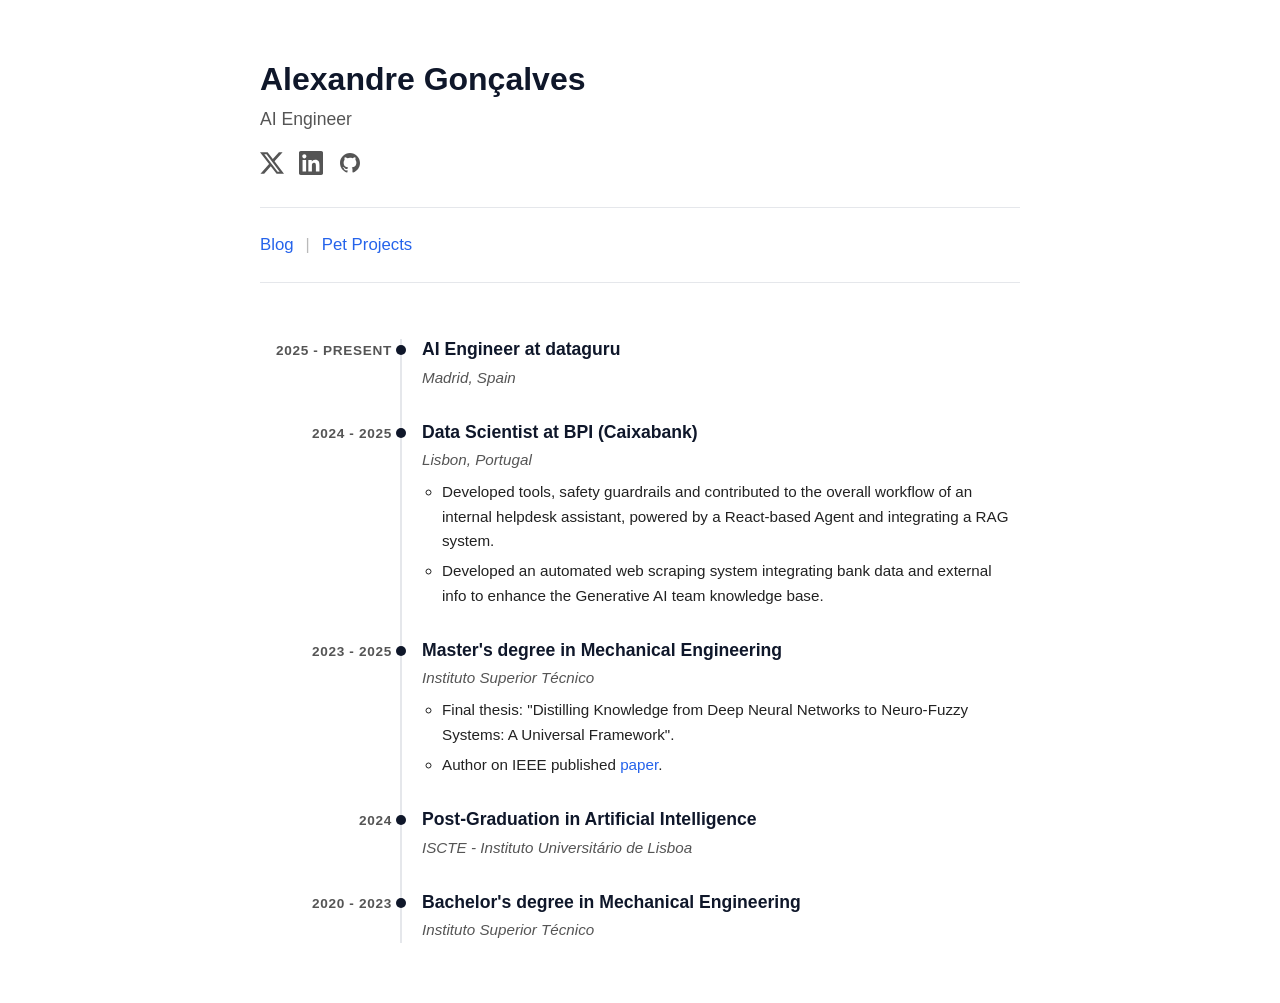
==== index.html @ 0f7116bd "Initial homepage commit" ====
<!DOCTYPE html>
<html lang="en">

<head>
    <meta charset="UTF-8">
    <meta name="viewport" content="width=device-width, initial-scale=1.0">
    <meta name="description" content="Alexandre Nogueira Gonçalves - Minimalist Personal Website">
    <title>Alexandre Gonçalves</title>
    <link rel="stylesheet" href="style.css">
    <!-- Optional: A tiny inline favicon approach to avoid 404s until one is added -->
    <link rel="icon" href="data:;base64,iVBORw0KGgo=">
</head>

<body>
    <div class="container">
        <header>
            <div class="header-content">
                <h1>Alexandre Gonçalves</h1>
                <p class="bio">AI Engineer</p>
                <nav class="links">
                    <a href="https://x.com/agoncalves259" target="_blank" rel="noopener noreferrer"
                        aria-label="X (Twitter)">
                        <svg width="24" height="24" viewBox="0 0 24 24" fill="currentColor">
                            <path
                                d="M18.901 1.153h3.68l-8.04 9.19L24 22.846h-7.406l-5.8-7.584-6.638 7.584H.474l8.6-9.83L0 1.154h7.594l5.243 6.932ZM17.61 20.644h2.039L6.486 3.24H4.298Z" />
                        </svg>
                    </a>
                    <a href="https://www.linkedin.com/in/alexandrenogueiragoncalves/" target="_blank"
                        rel="noopener noreferrer" aria-label="LinkedIn">
                        <svg width="24" height="24" viewBox="0 0 24 24" fill="currentColor">
                            <path
                                d="M20.447 20.452h-3.554v-5.569c0-1.328-.027-3.037-1.852-3.037-1.853 0-2.136 1.445-2.136 2.939v5.667H9.351V9h3.414v1.561h.046c.477-.9 1.637-1.85 3.37-1.85 3.601 0 4.267 2.37 4.267 5.455v6.286zM5.337 7.433c-1.144 0-2.063-.926-2.063-2.065 0-1.138.92-2.063 2.063-2.063 1.14 0 2.064.925 2.064 2.063 0 1.139-.925 2.065-2.064 2.065zm1.782 13.019H3.555V9h3.564v11.452zM22.225 0H1.771C.792 0 0 .774 0 1.729v20.542C0 23.227.792 24 1.771 24h20.451C23.2 24 24 23.227 24 22.271V1.729C24 .774 23.2 0 22.222 0h.003z" />
                        </svg>
                    </a>
                    <a href="https://github.com/AlexGoncalves21" target="_blank" rel="noopener noreferrer"
                        aria-label="GitHub">
                        <svg width="24" height="24" viewBox="0 0 24 24" fill="currentColor">
                            <path
                                d="M12 2C6.477 2 2 6.477 2 12c0 4.418 2.865 8.166 6.839 9.489.5.09.682-.217.682-.482 0-.237-.008-.866-.013-1.7-2.782.603-3.369-1.34-3.369-1.34-.454-1.156-1.11-1.464-1.11-1.464-.908-.62.069-.608.069-.608 1.003.07 1.531 1.03 1.531 1.03.892 1.529 2.341 1.087 2.91.831.092-.646.35-1.086.636-1.336-2.22-.253-4.555-1.11-4.555-4.943 0-1.091.39-1.984 1.03-2.682-.103-.254-.447-1.27.098-2.646 0 0 .84-.269 2.75 1.025A9.564 9.564 0 0112 6.844c.85.004 1.705.114 2.504.336 1.909-1.294 2.747-1.025 2.747-1.025.546 1.376.202 2.394.1 2.646.64.699 1.026 1.591 1.026 2.682 0 3.841-2.337 4.687-4.565 4.935.359.309.678.919.678 1.852 0 1.336-.012 2.415-.012 2.743 0 .267.18.578.688.48C19.138 20.161 22 16.416 22 12c0-5.523-4.477-10-10-10z" />
                        </svg>
                    </a>
                </nav>
            </div>
        </header>

        <main>
            <section class="navigation-section">
                <nav class="nav-links">
                    <a href="#">Blog</a>
                    <span class="separator">|</span>
                    <a href="#">Pet Projects</a>
                </nav>
            </section>

            <section class="timeline-section">
                <ul class="timeline">
                    <li class="timeline-item">
                        <div class="timeline-date">2025 - Present</div>
                        <div class="timeline-content">
                            <h3>AI Engineer at dataguru</h3>
                            <p class="location">Madrid, Spain</p>
                        </div>
                    </li>
                    <li class="timeline-item">
                        <div class="timeline-date">2024 - 2025</div>
                        <div class="timeline-content">
                            <h3>Data Scientist at BPI (Caixabank)</h3>
                            <p class="location">Lisbon, Portugal</p>
                            <ul>
                                <li>Developed tools, safety guardrails and contributed to the overall workflow of an
                                    internal helpdesk assistant, powered by a React-based Agent and integrating a RAG
                                    system.</li>
                                <li>Developed an automated web scraping system integrating bank data and external info
                                    to enhance the Generative AI team knowledge base.</li>
                            </ul>
                        </div>
                    </li>
                    <li class="timeline-item">
                        <div class="timeline-date">2023 - 2025</div>
                        <div class="timeline-content">
                            <h3>Master's degree in Mechanical Engineering</h3>
                            <p class="location">Instituto Superior Técnico</p>
                            <ul>
                                <li>Final thesis: "Distilling Knowledge from Deep Neural Networks to Neuro-Fuzzy
                                    Systems: A Universal Framework".</li>
                                <li>Author on IEEE published <a
                                        href="https://ieeexplore.ieee.org/abstract/document/11152050" target="_blank"
                                        rel="noopener noreferrer">paper</a>.</li>
                            </ul>
                        </div>
                    </li>
                    <li class="timeline-item">
                        <div class="timeline-date">2024</div>
                        <div class="timeline-content">
                            <h3>Post-Graduation in Artificial Intelligence</h3>
                            <p class="location">ISCTE - Instituto Universitário de Lisboa</p>
                        </div>
                    </li>
                    <li class="timeline-item">
                        <div class="timeline-date">2020 - 2023</div>
                        <div class="timeline-content">
                            <h3>Bachelor's degree in Mechanical Engineering</h3>
                            <p class="location">Instituto Superior Técnico</p>
                        </div>
                    </li>
                </ul>
            </section>
        </main>

    </div>
</body>

</html>
---- style.css ----
/* Base styles and minimal reset */
:root {
    --text-main: #222;
    --text-muted: #555;
    --bg-main: #ffffff;
    --accent: #0f172a;
    --link-color: #2563eb;
    --link-hover: #1d4ed8;
    --border-color: #e5e7eb;
}

* {
    box-sizing: border-box;
    margin: 0;
    padding: 0;
}

body {
    font-family: -apple-system, BlinkMacSystemFont, "Segoe UI", Roboto, Helvetica, Arial, sans-serif, "Apple Color Emoji", "Segoe UI Emoji", "Segoe UI Symbol";
    line-height: 1.6;
    color: var(--text-main);
    background-color: var(--bg-main);
    margin: 0;
    padding: 20px;
    font-size: 16px;
}

.container {
    max-width: 800px;
    margin: 40px auto;
    padding: 0 20px;
}

/* Typography */
h1,
h2,
h3 {
    color: var(--accent);
    font-weight: 600;
    line-height: 1.2;
}

h1 {
    font-size: 2rem;
    margin-bottom: 0.2em;
}

h2 {
    font-size: 1.25rem;
    margin-bottom: 1em;
    padding-bottom: 0.3em;
    border-bottom: 1px solid var(--border-color);
    margin-top: 2em;
}

h3 {
    font-size: 1.1rem;
    margin-bottom: 0.3em;
}

p {
    margin-bottom: 1em;
    color: var(--text-main);
}

.bio {
    color: var(--text-muted);
    font-size: 1.1rem;
    margin-bottom: 1em;
}

/* Links */
a {
    color: var(--link-color);
    text-decoration: none;
    transition: color 0.2s ease, text-decoration 0.2s ease;
}

a:hover {
    color: var(--link-hover);
    text-decoration: underline;
}

/* Header Links */
.links {
    display: flex;
    gap: 15px;
    margin-bottom: 2em;
    flex-wrap: wrap;
}

.links a {
    display: inline-flex;
    align-items: center;
    color: var(--text-muted);
}

.links a:hover {
    color: var(--accent);
}

/* Nav Section */
.navigation-section {
    border-top: 1px solid var(--border-color);
    border-bottom: 1px solid var(--border-color);
    padding: 1.5em 0;
    margin-bottom: 3.5em;
}

.nav-links {
    display: flex;
    align-items: center;
    gap: 12px;
}

.nav-links a {
    font-size: 1.05rem;
    font-weight: 500;
}

.separator {
    color: var(--text-muted);
    opacity: 0.4;
    user-select: none;
}

/* Timeline */
.timeline-intro {
    color: var(--text-muted);
    margin-bottom: 1.5em;
}

.timeline {
    list-style: none;
    border-left: 2px solid var(--border-color);
    padding-left: 20px;
    margin-left: 140px;
    /* Space for the date */
}

.timeline-item {
    margin-bottom: 2em;
    position: relative;
}

.timeline-item::before {
    content: '';
    position: absolute;
    left: -26px;
    /* -20px padding + half of 2px border (1px) + half of 10px width (5px) = 26px */
    top: 6px;
    width: 10px;
    height: 10px;
    border-radius: 50%;
    background-color: var(--accent);
    border: 2px solid var(--bg-container);
}

.timeline-item:last-child {
    margin-bottom: 0;
}

.timeline-date {
    position: absolute;
    left: -170px;
    width: 140px;
    text-align: right;
    top: 2px;
    font-size: 0.85rem;
    color: var(--text-muted);
    font-weight: 600;
    text-transform: uppercase;
    letter-spacing: 0.05em;
    line-height: 1.4;
}

.timeline-content p {
    margin-bottom: 0;
    font-size: 0.95rem;
}

.timeline-content ul {
    margin-top: 0.5em;
    padding-left: 20px;
    color: var(--text-main);
    font-size: 0.95rem;
}

.timeline-content li {
    margin-bottom: 0.4em;
}

.timeline-content li:last-child {
    margin-bottom: 0;
}

.location {
    font-size: 0.85rem;
    color: var(--text-muted);
    font-style: italic;
    margin-bottom: 0.5em !important;
}

/* Footer */
footer {
    margin-top: 3em;
    padding-top: 2em;
    border-top: 1px solid var(--border-color);
    text-align: center;
}

footer p {
    color: var(--text-muted);
    font-size: 0.85rem;
    margin-bottom: 0;
}

/* Responsive adjustments */
@media (max-width: 600px) {
    .container {
        padding: 0 15px;
        margin: 20px auto;
    }

    h1 {
        font-size: 1.75rem;
    }

    .timeline {
        margin-left: 10px;
    }

    .timeline-date {
        position: static;
        width: auto;
        text-align: left;
        margin-bottom: 0.5em;
    }
}
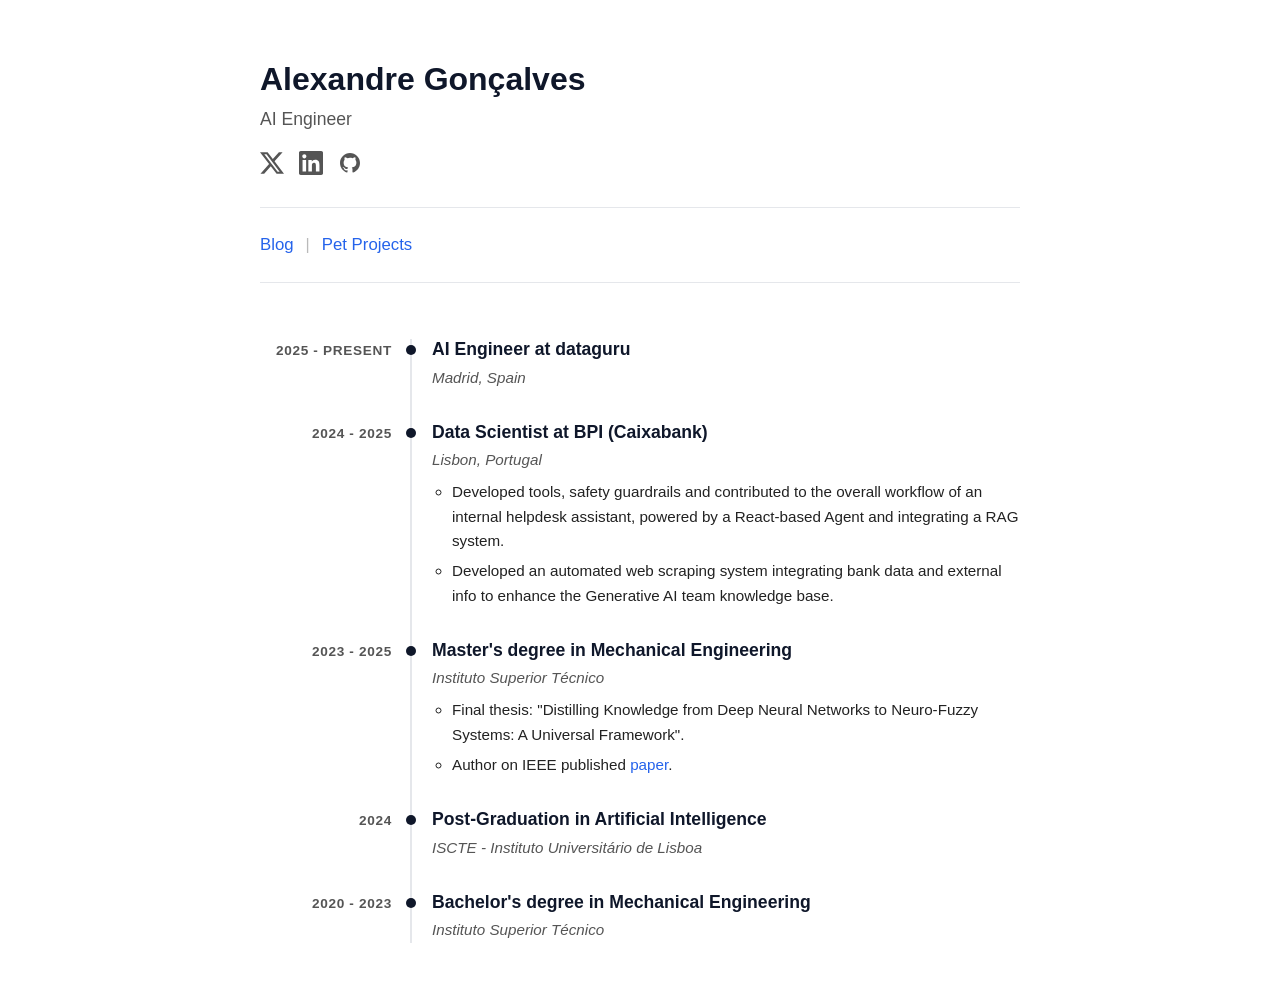
==== commit 1d3e39f5: "feat: added pet projects" ====
--- a/index.html
+++ b/index.html
@@ -4,7 +4,11 @@
 <head>
     <meta charset="UTF-8">
     <meta name="viewport" content="width=device-width, initial-scale=1.0">
-    <meta name="description" content="Alexandre Nogueira Gonçalves - Minimalist Personal Website">
+    <meta name="description" content="Personal website">
+    <meta property="og:title" content="Alexandre Gonçalves">
+    <meta property="og:description" content="Personal website">
+    <meta property="og:url" content="https://www.alex-goncalves.com/">
+    <meta property="og:type" content="website">
     <title>Alexandre Gonçalves</title>
     <link rel="stylesheet" href="style.css">
     <!-- Optional: A tiny inline favicon approach to avoid 404s until one is added -->
@@ -48,7 +52,7 @@
                 <nav class="nav-links">
                     <a href="#">Blog</a>
                     <span class="separator">|</span>
-                    <a href="#">Pet Projects</a>
+                    <a href="projects/index.html">Pet Projects</a>
                 </nav>
             </section>
 
--- a/style.css
+++ b/style.css
@@ -134,7 +134,7 @@
     list-style: none;
     border-left: 2px solid var(--border-color);
     padding-left: 20px;
-    margin-left: 140px;
+    margin-left: 150px;
     /* Space for the date */
 }
 
@@ -162,7 +162,7 @@
 
 .timeline-date {
     position: absolute;
-    left: -170px;
+    left: -180px;
     width: 140px;
     text-align: right;
     top: 2px;
@@ -236,4 +236,67 @@
         text-align: left;
         margin-bottom: 0.5em;
     }
+
+    /* Mobile tweaks for the projects section */
+    .project-item {
+        gap: 1em;
+    }
+
+    .project-image {
+        width: 60px;
+        height: 60px;
+    }
+}
+
+/* Back Link & Divider */
+.back-link {
+    margin-bottom: 1em;
+}
+
+.back-link a {
+    font-size: 1.05rem;
+    font-weight: 500;
+    color: var(--text-main);
+}
+
+.projects-header {
+    font-size: 2rem;
+    margin-top: 0;
+}
+
+/* Projects Section */
+.project-list {
+    display: flex;
+    flex-direction: column;
+    gap: 2em;
+}
+
+.project-item {
+    display: flex;
+    flex-direction: row;
+    gap: 1.5em;
+    align-items: flex-start;
+}
+
+.project-image {
+    width: 80px;
+    height: 80px;
+    object-fit: contain;
+    flex-shrink: 0;
+    border-radius: 8px; /* Optional: adds slight rounding to the image corners */
+}
+
+.project-content {
+    display: flex;
+    flex-direction: column;
+    gap: 0.3em;
+}
+
+.project-title {
+    font-size: 1.2rem;
+    font-weight: 600;
+}
+
+.project-description {
+    margin-bottom: 0;
 }
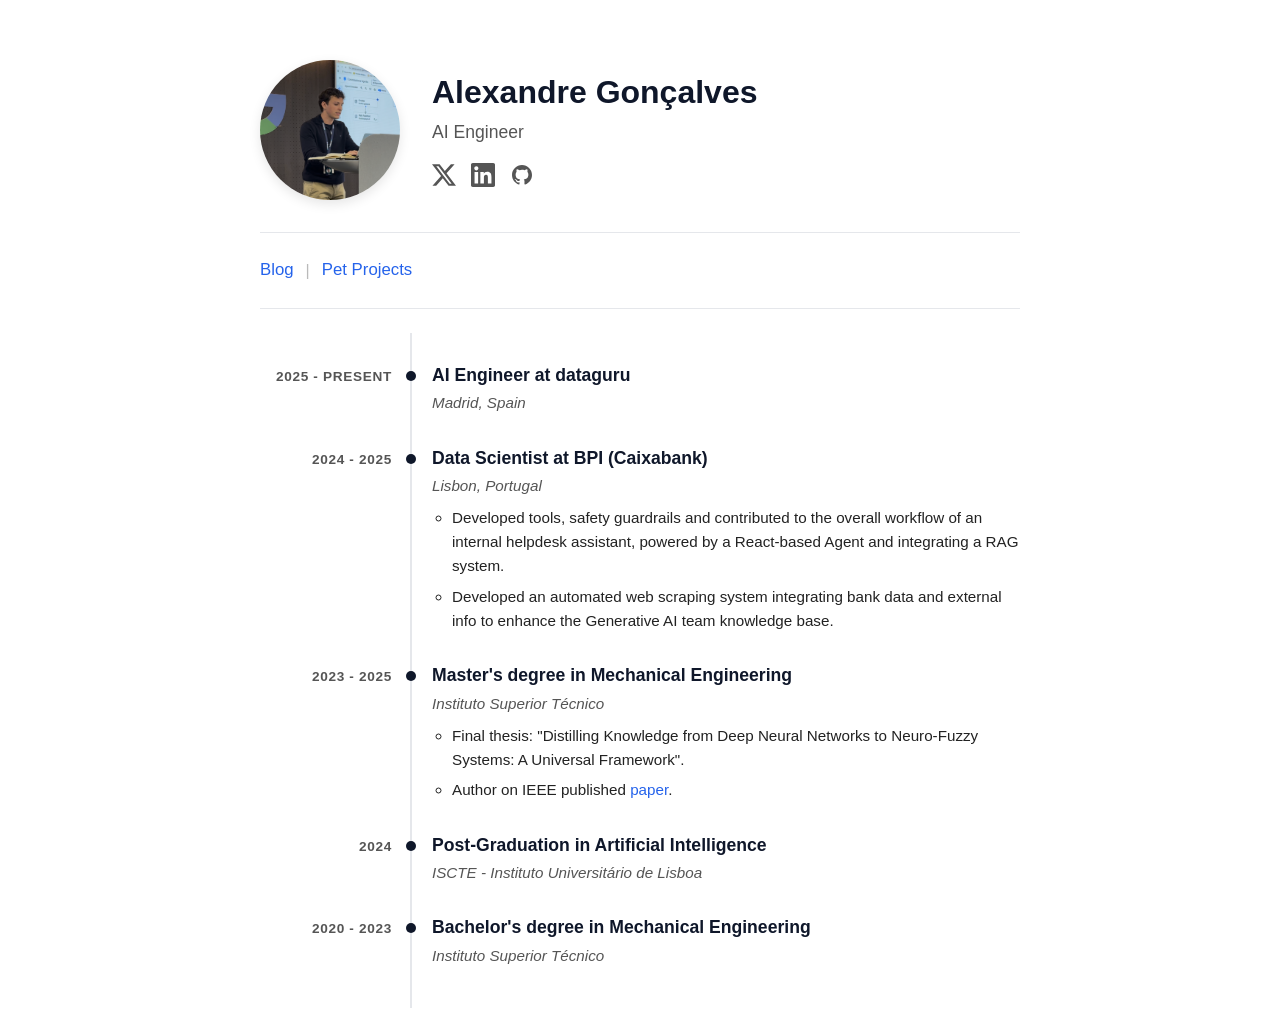
==== commit 94de0368: "feat: added profile image" ====
--- a/index.html
+++ b/index.html
@@ -18,8 +18,10 @@
 <body>
     <div class="container">
         <header>
-            <div class="header-content">
-                <h1>Alexandre Gonçalves</h1>
+            <div class="profile-container">
+                <img src="images/me.png" alt="Alexandre Gonçalves" class="profile-pic">
+                <div class="header-content">
+                    <h1>Alexandre Gonçalves</h1>
                 <p class="bio">AI Engineer</p>
                 <nav class="links">
                     <a href="https://x.com/agoncalves259" target="_blank" rel="noopener noreferrer"
@@ -44,6 +46,7 @@
                         </svg>
                     </a>
                 </nav>
+            </div>
             </div>
         </header>
 
--- a/style.css
+++ b/style.css
@@ -81,11 +81,34 @@
     text-decoration: underline;
 }
 
+/* Profile Header */
+.profile-container {
+    display: flex;
+    flex-direction: row;
+    align-items: center;
+    gap: 2em;
+    margin-bottom: 2em;
+}
+
+.profile-pic {
+    width: 140px;
+    height: 140px;
+    border-radius: 50%;
+    object-fit: cover;
+    flex-shrink: 0;
+    box-shadow: 0 4px 12px rgba(0, 0, 0, 0.1);
+}
+
+.header-content {
+    display: flex;
+    flex-direction: column;
+}
+
 /* Header Links */
 .links {
     display: flex;
     gap: 15px;
-    margin-bottom: 2em;
+    margin-bottom: 0;
     flex-wrap: wrap;
 }
 
@@ -134,6 +157,10 @@
     list-style: none;
     border-left: 2px solid var(--border-color);
     padding-left: 20px;
+    padding-top: 2em; /* Extends line upwards */
+    margin-top: -2em; /* Counters the padding so content doesn't shift down */
+    padding-bottom: 2em; /* Extends line below last item */
+    margin-bottom: -2em; /* Counters the bottom padding */
     margin-left: 150px;
     /* Space for the date */
 }
@@ -215,38 +242,6 @@
     margin-bottom: 0;
 }
 
-/* Responsive adjustments */
-@media (max-width: 600px) {
-    .container {
-        padding: 0 15px;
-        margin: 20px auto;
-    }
-
-    h1 {
-        font-size: 1.75rem;
-    }
-
-    .timeline {
-        margin-left: 10px;
-    }
-
-    .timeline-date {
-        position: static;
-        width: auto;
-        text-align: left;
-        margin-bottom: 0.5em;
-    }
-
-    /* Mobile tweaks for the projects section */
-    .project-item {
-        gap: 1em;
-    }
-
-    .project-image {
-        width: 60px;
-        height: 60px;
-    }
-}
 
 /* Back Link & Divider */
 .back-link {
@@ -275,7 +270,7 @@
     display: flex;
     flex-direction: row;
     gap: 1.5em;
-    align-items: flex-start;
+    align-items: center;
 }
 
 .project-image {
@@ -286,6 +281,18 @@
     border-radius: 8px; /* Optional: adds slight rounding to the image corners */
 }
 
+.project-emoji-placeholder {
+    width: 80px;
+    height: 80px;
+    flex-shrink: 0;
+    border-radius: 8px;
+    background-color: #f1f5f9; /* Soft gray/blue background */
+    display: flex;
+    align-items: center;
+    justify-content: center;
+    font-size: 2.5rem;
+}
+
 .project-content {
     display: flex;
     flex-direction: column;
@@ -299,4 +306,55 @@
 
 .project-description {
     margin-bottom: 0;
+}
+
+/* Responsive adjustments */
+@media (max-width: 600px) {
+    .container {
+        padding: 0 15px;
+        margin: 20px auto;
+    }
+
+    .profile-container {
+        flex-direction: column;
+        text-align: center;
+        gap: 1em;
+    }
+
+    .links {
+        justify-content: center;
+    }
+
+    .profile-pic {
+        width: 120px;
+        height: 120px;
+    }
+
+    h1 {
+        font-size: 1.75rem;
+    }
+
+    .timeline {
+        margin-left: 10px;
+    }
+
+    .timeline-date {
+        position: static;
+        width: auto;
+        text-align: left;
+        margin-bottom: 0.5em;
+    }
+
+    /* Mobile tweaks for the projects section */
+    .project-item {
+        gap: 1em;
+    }
+
+    .project-image, .project-emoji-placeholder {
+        display: none;
+    }
+
+    .project-description {
+        text-align: justify;
+    }
 }
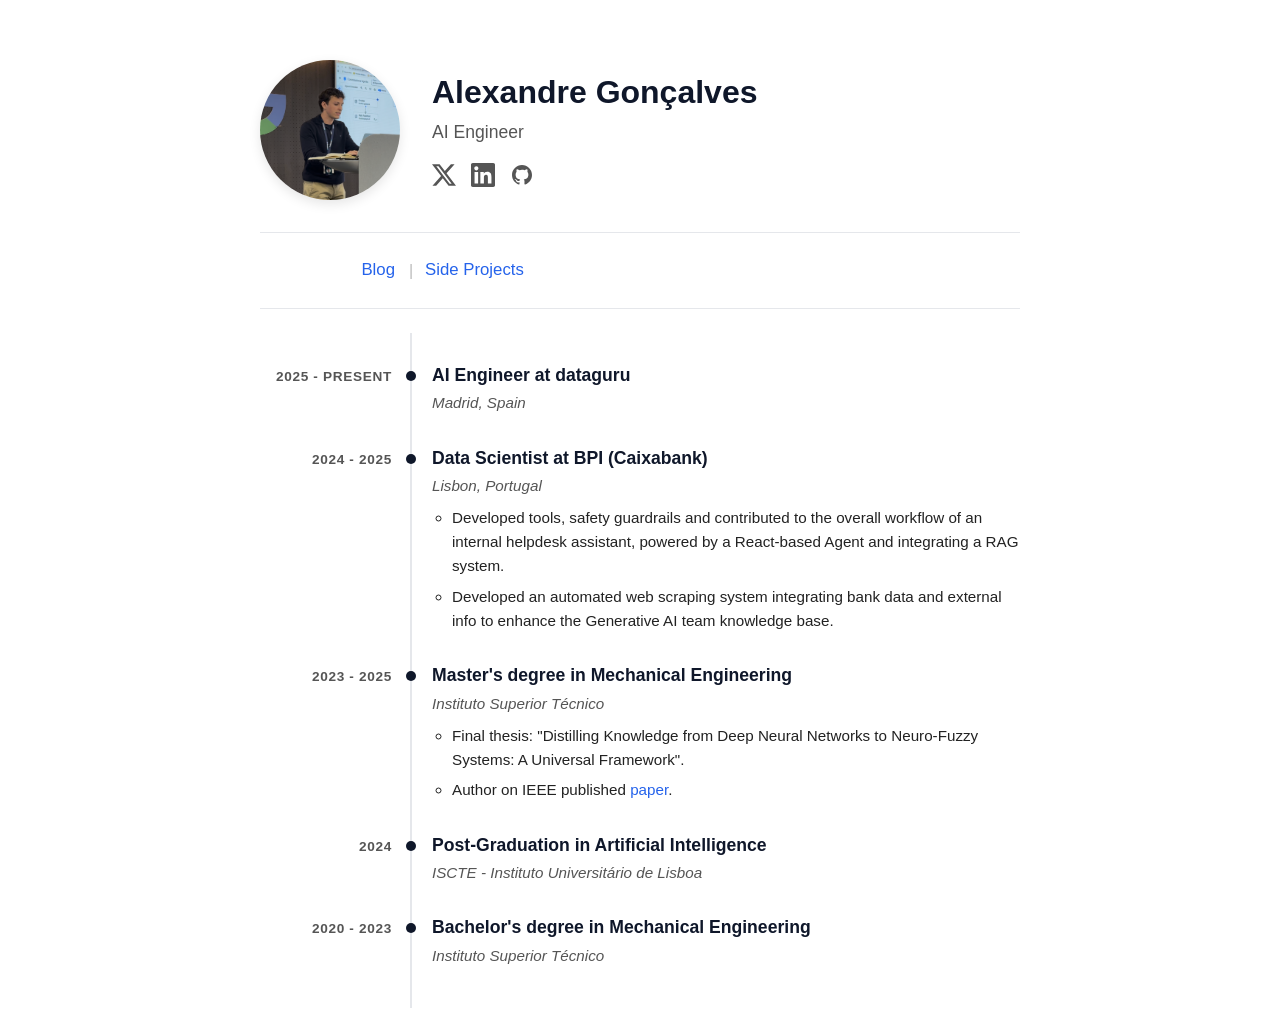
==== commit a392b3e2: "fix: micro adjustments" ====
--- a/index.html
+++ b/index.html
@@ -55,7 +55,7 @@
                 <nav class="nav-links">
                     <a href="#">Blog</a>
                     <span class="separator">|</span>
-                    <a href="projects/index.html">Pet Projects</a>
+                    <a href="projects/index.html">Side Projects</a>
                 </nav>
             </section>
 
--- a/style.css
+++ b/style.css
@@ -133,7 +133,31 @@
 .nav-links {
     display: flex;
     align-items: center;
-    gap: 12px;
+}
+
+/* Desktop Nav Alignment */
+@media (min-width: 601px) {
+    .nav-links {
+        gap: 0;
+        position: relative;
+    }
+    
+    .nav-links a:first-child {
+        width: 150px;
+        text-align: right;
+        padding-right: 15px;
+        box-sizing: border-box;
+    }
+    
+    .nav-links .separator {
+        position: absolute;
+        left: 151px; /* 150px margin + 1px to center over 2px border */
+        transform: translateX(-50%);
+    }
+    
+    .nav-links a:last-child {
+        padding-left: 15px;
+    }
 }
 
 .nav-links a {
@@ -325,6 +349,11 @@
         justify-content: center;
     }
 
+    .nav-links {
+        justify-content: center;
+        gap: 12px;
+    }
+
     .profile-pic {
         width: 120px;
         height: 120px;
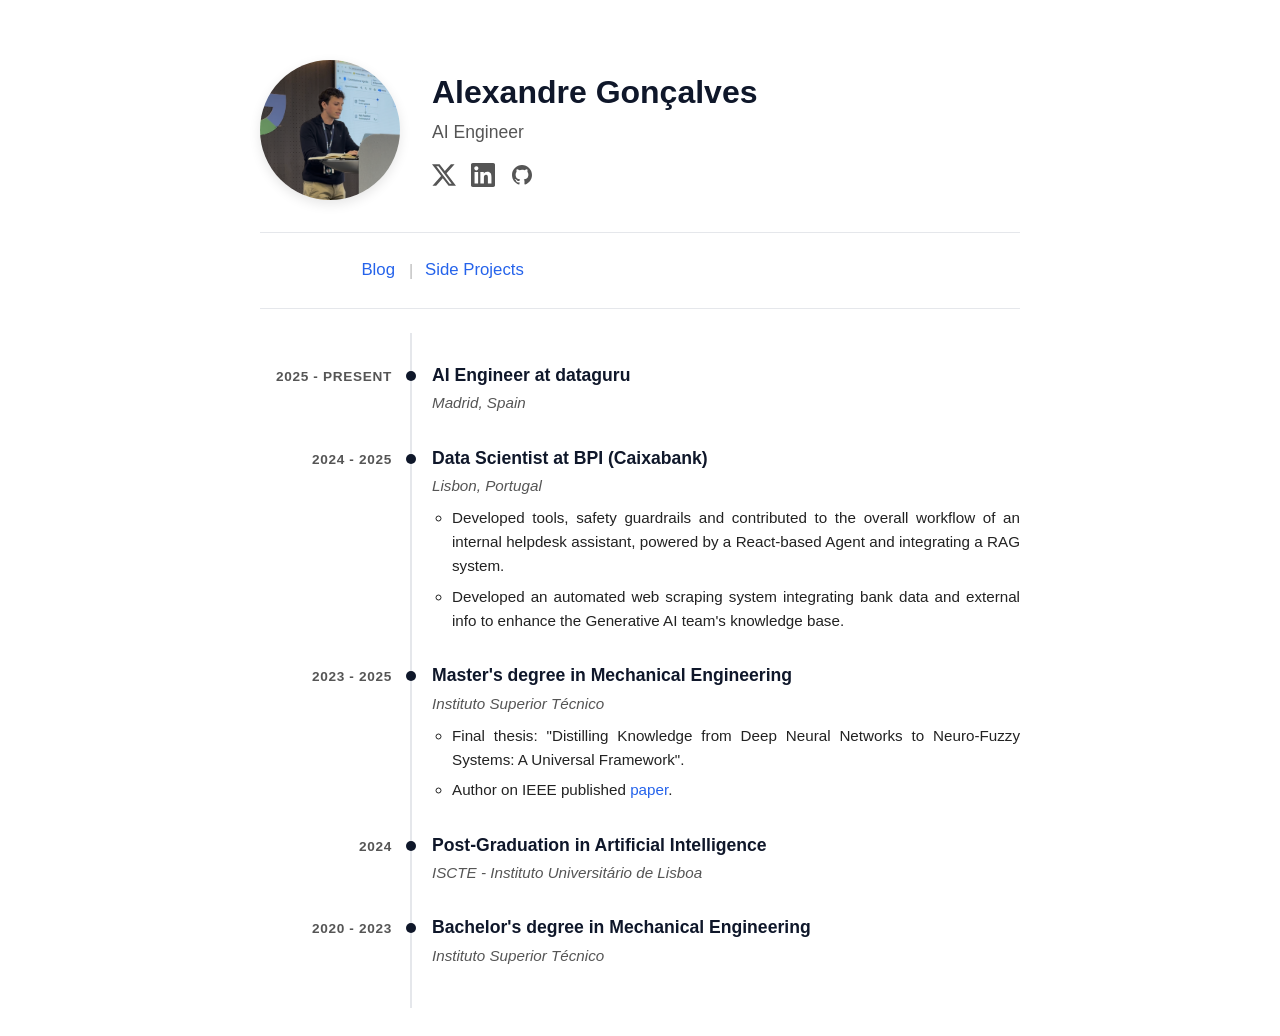
==== commit a8f5b9a0: "chore: typo" ====
--- a/index.html
+++ b/index.html
@@ -78,7 +78,7 @@
                                     internal helpdesk assistant, powered by a React-based Agent and integrating a RAG
                                     system.</li>
                                 <li>Developed an automated web scraping system integrating bank data and external info
-                                    to enhance the Generative AI team knowledge base.</li>
+                                    to enhance the Generative AI team's knowledge base.</li>
                             </ul>
                         </div>
                     </li>
--- a/style.css
+++ b/style.css
@@ -228,6 +228,7 @@
 .timeline-content p {
     margin-bottom: 0;
     font-size: 0.95rem;
+    text-align: justify;
 }
 
 .timeline-content ul {
@@ -239,6 +240,7 @@
 
 .timeline-content li {
     margin-bottom: 0.4em;
+    text-align: justify;
 }
 
 .timeline-content li:last-child {
